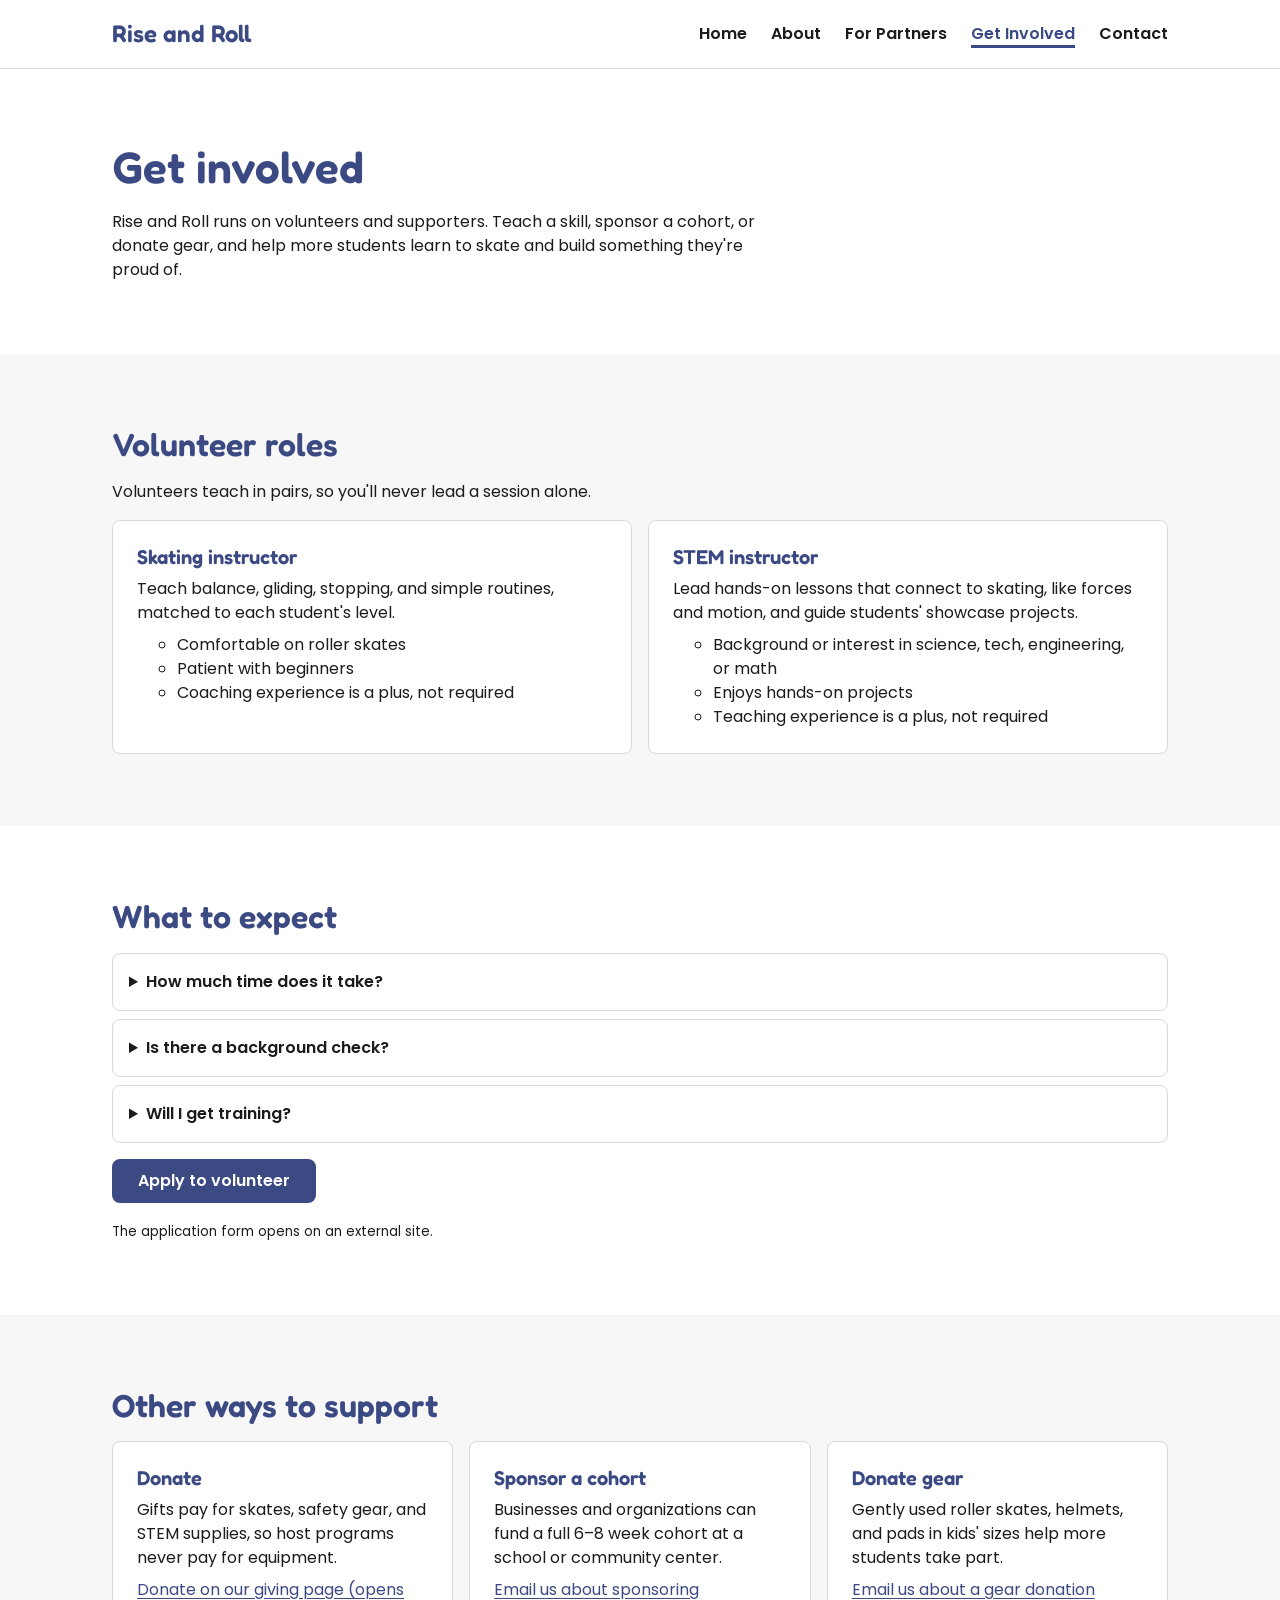
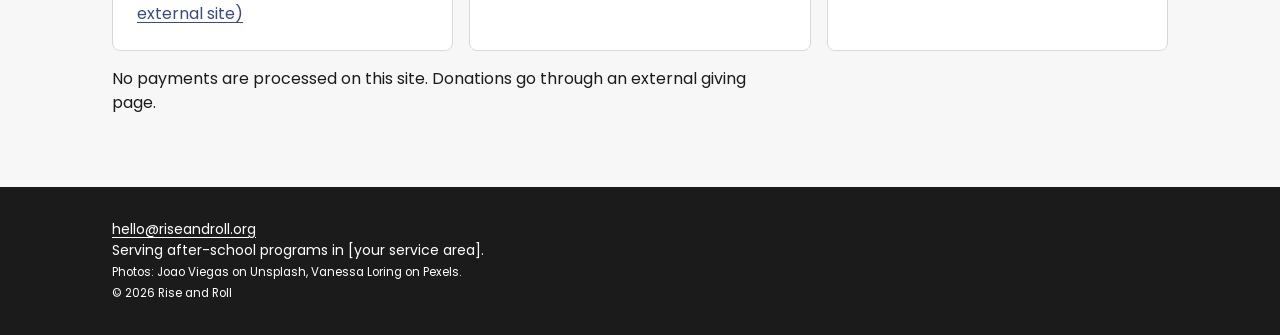
==== get-involved.html @ 60f94277 "Create get-involved.html" ====
<!DOCTYPE html>
<html lang="en">
<head>
  <meta charset="UTF-8">
  <meta name="viewport" content="width=device-width, initial-scale=1">
  <title>Get Involved | Rise and Roll</title>
  <meta name="description" content="Volunteer as a skating or STEM instructor, sponsor a cohort, or donate gear to Rise and Roll's after-school skating and STEM program.">

  <!-- Fonts: Fredoka 600 (headings) + Poppins 400/600 (body) -->
  <link rel="preconnect" href="https://fonts.googleapis.com">
  <link rel="preconnect" href="https://fonts.gstatic.com" crossorigin>
  <link href="https://fonts.googleapis.com/css2?family=Fredoka:wght@600&family=Poppins:wght@400;600&display=swap" rel="stylesheet">

  <link rel="stylesheet" href="styles.css">
</head>
<body>

  <a class="skip-link" href="#main">Skip to main content</a>

  <!-- ===== HEADER + NAV (repeated on every page) ===== -->
  <header class="site-header">
    <div class="container site-header__inner">
      <a class="site-header__logo" href="index.html">Rise and Roll</a>
      <nav aria-label="Main">
        <ul class="nav cluster" role="list">
          <li><a class="nav__link" href="index.html">Home</a></li>
          <li><a class="nav__link" href="about.html">About</a></li>
          <li><a class="nav__link" href="partners.html">For Partners</a></li>
          <li><a class="nav__link" href="get-involved.html" aria-current="page">Get Involved</a></li>
          <li><a class="nav__link" href="contact.html">Contact</a></li>
        </ul>
      </nav>
    </div>
  </header>

  <main id="main">

    <!-- PAGE INTRO -->
    <section class="section">
      <div class="container flow">
        <h1>Get involved</h1>
        <p>Rise and Roll runs on volunteers and supporters. Teach a skill, sponsor a cohort, or donate gear, and help more students learn to skate and build something they're proud of.</p>
      </div>
    </section>

    <!-- VOLUNTEER ROLES (grid--3: auto-fit columns; subgrid lines up
         each card's title, description, and list across the row) -->
    <section class="section section--alt" aria-labelledby="roles-heading">
      <div class="container flow">
        <h2 id="roles-heading">Volunteer roles</h2>
        <p>Volunteers teach in pairs, so you'll never lead a session alone.</p>
        <ul class="grid grid--3" role="list">
          <li class="card">
            <h3 class="card__title">Skating instructor</h3>
            <p>Teach balance, gliding, stopping, and simple routines, matched to each student's level.</p>
            <ul>
              <li>Comfortable on roller skates</li>
              <li>Patient with beginners</li>
              <li>Coaching experience is a plus, not required</li>
            </ul>
          </li>
          <li class="card">
            <h3 class="card__title">STEM instructor</h3>
            <p>Lead hands-on lessons that connect to skating, like forces and motion, and guide students' showcase projects.</p>
            <ul>
              <li>Background or interest in science, tech, engineering, or math</li>
              <li>Enjoys hands-on projects</li>
              <li>Teaching experience is a plus, not required</li>
            </ul>
          </li>
        </ul>
      </div>
    </section>

    <!-- WHAT TO EXPECT (FAQ pattern reused from For Partners) -->
    <section class="section" aria-labelledby="expect-heading">
      <div class="container flow">
        <h2 id="expect-heading">What to expect</h2>
        <div>
          <details class="faq">
            <summary class="faq__question">How much time does it take?</summary>
            <p class="faq__answer">One after-school session a week for a 6–8 week cohort, plus the final showcase. [Add session length.]</p>
          </details>
          <details class="faq">
            <summary class="faq__question">Is there a background check?</summary>
            <p class="faq__answer">Yes. Every volunteer completes a background check before working with students, because our programs serve children.</p>
          </details>
          <details class="faq">
            <summary class="faq__question">Will I get training?</summary>
            <p class="faq__answer">Yes. New volunteers get an orientation on safety, the lesson plan, and working with young students. [Add training details.]</p>
          </details>
        </div>
        <!-- Placeholder link: replace with the real volunteer form URL -->
        <p>
          <a class="button button--primary" href="https://example.com/volunteer-form">Apply to volunteer <span class="visually-hidden">(opens external site)</span></a>
        </p>
        <p><small>The application form opens on an external site.</small></p>
      </div>
    </section>

    <!-- WAYS TO SUPPORT (three cards: title, description, link) -->
    <section class="section section--alt" aria-labelledby="support-heading">
      <div class="container flow">
        <h2 id="support-heading">Other ways to support</h2>
        <ul class="grid grid--3" role="list">
          <li class="card">
            <h3 class="card__title">Donate</h3>
            <p>Gifts pay for skates, safety gear, and STEM supplies, so host programs never pay for equipment.</p>
            <!-- Placeholder link: replace with the real donation page URL -->
            <a href="https://example.com/donate">Donate on our giving page (opens external site)</a>
          </li>
          <li class="card">
            <h3 class="card__title">Sponsor a cohort</h3>
            <p>Businesses and organizations can fund a full 6–8 week cohort at a school or community center.</p>
            <a href="mailto:hello@riseandroll.org?subject=Sponsoring%20a%20cohort">Email us about sponsoring</a>
          </li>
          <li class="card">
            <h3 class="card__title">Donate gear</h3>
            <p>Gently used roller skates, helmets, and pads in kids' sizes help more students take part.</p>
            <a href="mailto:hello@riseandroll.org?subject=Gear%20donation">Email us about a gear donation</a>
          </li>
        </ul>
        <p>No payments are processed on this site. Donations go through an external giving page.</p>
      </div>
    </section>

  </main>

  <!-- ===== FOOTER (repeated on every page) ===== -->
  <footer class="site-footer">
    <div class="container">
      <p><a href="mailto:hello@riseandroll.org">hello@riseandroll.org</a></p>
      <p>Serving after-school programs in [your service area].</p>
      <p><small>Photos: Joao Viegas on Unsplash, Vanessa Loring on Pexels.</small></p>
      <p><small>&copy; 2026 Rise and Roll</small></p>
    </div>
  </footer>

</body>
</html>
---- styles.css ----
/* =========================================================
   Rise and Roll — styles.css (Module 4: media and typography)
   One stylesheet, organized into cascade layers.
   Later layers win over earlier ones regardless of
   selector specificity, so no !important or ID battles.

   Breakpoints are in em so they respond to text zoom too:
     37.5em (600px at default text size)  — nav row, media split, timeline 2x2
     64em   (1024px at default text size) — timeline 4 across, larger sections
   Each one has its content-based reason written beside it.
   ========================================================= */

@layer reset, base, layout, components, utilities, states, overrides, print;


/* ---------------------------------------------------------
   RESET: neutralize browser defaults
   --------------------------------------------------------- */
@layer reset {

  /* Padding and borders fit inside the size I set */
  *,
  *::before,
  *::after {
    box-sizing: border-box;
  }

  /* Remove default margins; spacing comes from tokens */
  body, h1, h2, h3, h4, p, ul, ol, figure {
    margin: 0;
  }

  /* Images never overflow and keep their proportions */
  img,
  picture {
    display: block;
    max-inline-size: 100%;
    block-size: auto;
  }

  /* Lists used for layout lose bullets; role="list" keeps
     them announced as lists by screen readers */
  ul[role="list"],
  ol[role="list"] {
    list-style: none;
    padding: 0;
  }

  /* Controls use the page font instead of the system font */
  button, input, textarea {
    font: inherit;
  }

}


/* ---------------------------------------------------------
   BASE: design tokens + bare-element styles
   Only :root and element selectors here, no classes.
   --------------------------------------------------------- */
@layer base {

  :root {
    /* Color */
    --color-primary: #3C4A84;        /* navy: headings, links, primary buttons (8.4:1 on white) */
    --color-primary-dark: #2E3A6B;   /* hover/active for primary */
    --color-accent: #0E7C7B;         /* teal: CTA buttons (about 5:1 with white text) */
    --color-accent-dark: #0A5F5E;    /* hover/active for accent */
    --color-text: #1B1B1B;           /* body text */
    --color-text-muted: #4A4A4A;     /* secondary text, still passes 4.5:1 */
    --color-bg: #FFFFFF;             /* page background */
    --color-bg-alt: #F7F7F7;         /* alternating section background */
    --color-surface: #FFFFFF;        /* cards */
    --color-border: #D9D9D9;         /* card and divider borders */
    --color-on-dark: #FFFFFF;        /* text on navy/teal */

    /* Typography */
    --font-heading: "Fredoka", "Arial Rounded MT Bold", sans-serif;
    --font-body: "Poppins", Arial, sans-serif;

    --text-sm: 0.875rem;   /* 14px */
    --text-base: 1rem;     /* 16px */
    --text-md: 1.25rem;    /* 20px */
    --text-lg: 1.5rem;     /* 24px */
    --text-xl: 2rem;       /* 32px */
    --text-xxl: clamp(2rem, 5vw, 2.75rem); /* h1: scales from 32px to 44px */

    --leading-tight: 1.2;  /* headings */
    --leading-body: 1.5;   /* paragraphs */

    /* Spacing (4/8px scale) */
    --space-xs: 0.25rem;   /* 4px */
    --space-sm: 0.5rem;    /* 8px */
    --space-md: 1rem;      /* 16px: card gaps */
    --space-lg: 1.5rem;    /* 24px */
    --space-xl: 2rem;      /* 32px */
    --space-xxl: 3rem;     /* 48px */

    /* Fluid spacing: grows with the viewport, never past its limits.
       Replaces the old fixed values that needed media queries. */
    --gutter: clamp(1rem, 4vw, 2rem);         /* side padding: 16px to 32px */
    --section-space: clamp(3rem, 6vw, 4.5rem); /* section padding: 48px to 72px */

    /* Shape */
    --radius: 8px;
    --border-width: 1px;

    /* Focus */
    --focus-width: 3px;
    --focus-offset: 3px;
    --focus-color: #E8A33D;  /* amber: visible on white, gray, navy, and teal */

    /* Layout */
    --container-max: 70rem;  /* 1120px */
    --measure: 65ch;         /* max line length for text */
  }

  body {
    font-family: var(--font-body);
    font-size: var(--text-base);
    line-height: var(--leading-body);
    color: var(--color-text);
    background-color: var(--color-bg);
  }

  h1, h2, h3, h4 {
    font-family: var(--font-heading);
    font-weight: 600;
    line-height: var(--leading-tight);
    color: var(--color-primary);
  }

  h1 { font-size: var(--text-xxl); }
  h2 { font-size: var(--text-xl); }
  h3 { font-size: var(--text-md); }

  p {
    max-inline-size: var(--measure);
  }

  a {
    color: var(--color-primary);
    text-decoration: underline;
    text-underline-offset: 0.2em;
  }

}


/* ---------------------------------------------------------
   LAYOUT: page structure patterns
   --------------------------------------------------------- */
@layer layout {

  /* Centered content column. Fluid gutter means no media query
     is needed for side padding. */
  .container {
    inline-size: 100%;
    max-inline-size: var(--container-max);
    margin-inline: auto;
    padding-inline: var(--gutter);
  }

  /* Fluid vertical rhythm for every page section */
  .section {
    padding-block: var(--section-space);
  }

  .section--alt {
    background-color: var(--color-bg-alt);
  }

  /* Wrapping row for nav links and button pairs */
  .cluster {
    display: flex;
    flex-wrap: wrap;
    gap: var(--space-md);
    align-items: center;
  }

  /* Base grid: one column. Modifiers set the column behavior. */
  .grid {
    display: grid;
    gap: var(--space-md);
    grid-template-columns: minmax(0, 1fr);
  }

  /* INTRINSIC GRID 1: "How it works" steps.
     auto-fit places as many columns as fit, each at least 15rem.
     15rem keeps the longest title, "They show what they learned,"
     to two lines. min() prevents overflow on very small screens.
     No media query needed: 1 column on phones, 3 on wide screens.
     Known tradeoff: between about 560px and 815px the steps sit
     2 + 1, with the third card alone on a second row. I accepted
     this because each step stands alone and stays readable, and
     subgrid keeps the first row's titles and text aligned. */
  .grid--3 {
    grid-template-columns: repeat(auto-fit, minmax(min(15rem, 100%), 1fr));
  }

  /* Timeline and hosting requirements: 4 items in a fixed order.
     I kept explicit column counts here instead of auto-fit because
     auto-fit would produce a 3 + 1 split at in-between widths,
     which breaks the week-by-week sequence. 2x2 or 4 across keeps
     the order readable. */
  @media (min-width: 37.5em) {
    /* Content reason: two cards need about 15rem each for a heading
       plus a two-line description; that fits from about 37.5em. */
    .grid--4 {
      grid-template-columns: repeat(2, minmax(0, 1fr));
    }
  }

  @media (min-width: 64em) {
    /* Content reason: four across needs about 14rem per card so
       descriptions stay at two lines; below 64em four columns
       would be about 9rem wide and wrap to five lines. */
    .grid--4 {
      grid-template-columns: repeat(4, minmax(0, 1fr));
    }
  }

  /* Media block (hero, showcase): stacked on narrow, image first */
  .media {
    display: grid;
    gap: var(--space-xl);
    align-items: center;
  }

  /* LAYOUT STABILITY: width/height attributes (1200x800) plus this
     aspect-ratio reserve a 3:2 box before the file loads, so text below
     never moves. object-fit keeps the photo from stretching if the box
     and file ever differ. */
  .media__img {
    order: -1;
    inline-size: 100%;
    block-size: auto;
    aspect-ratio: 3 / 2;
    object-fit: cover;
    border-radius: var(--radius);
  }

  @media (min-width: 37.5em) {
    /* Content reason: side by side needs each column to be at least
       about 17rem so the hero h1 stays at three lines and both
       buttons fit. Below 37.5em the text column gets too narrow,
       so the image stacks above the text. */
    .media {
      grid-template-columns: repeat(2, minmax(0, 1fr));
    }

    .media__img {
      order: 0;  /* image moves to the right */
    }
  }

}


/* ---------------------------------------------------------
   COMPONENTS: named, reusable UI pieces
   Component-scoped custom properties are set on the
   component and can be changed by a parent (see .cta-band).
   --------------------------------------------------------- */
@layer components {

  /* Site header + navigation */
  .site-header {
    border-block-end: var(--border-width) solid var(--color-border);
    background-color: var(--color-bg);
  }

  .site-header__inner {
    display: flex;
    flex-direction: column;
    gap: var(--space-sm);
    padding-block: var(--space-md);
  }

  .site-header__logo {
    font-family: var(--font-heading);
    font-size: var(--text-lg);
    font-weight: 600;
    color: var(--color-primary);
    text-decoration: none;
  }

  .nav {
    gap: var(--space-sm) var(--space-lg);
  }

  .nav__link {
    display: inline-block;
    padding-block: var(--space-xs);
    color: var(--color-text);
    text-decoration: none;
    font-weight: 600;
  }

  @media (min-width: 37.5em) {
    /* Content reason: the logo plus five links ("For Partners" and
       "Get Involved" are the longest) need about 35rem to sit in
       one row. Below that the links crowd, so they stack. */
    .site-header__inner {
      flex-direction: row;
      justify-content: space-between;
      align-items: center;
    }
  }

  /* Button: variants change component-scoped tokens only */
  .button {
    --button-bg: var(--color-primary);
    --button-fg: var(--color-on-dark);
    --button-border: var(--color-primary);

    display: inline-block;
    padding-block: var(--space-sm);
    padding-inline: var(--space-lg);
    border: 2px solid var(--button-border);
    border-radius: var(--radius);
    background-color: var(--button-bg);
    color: var(--button-fg);
    font-weight: 600;
    text-decoration: none;
    text-align: center;
    transition: background-color 0.2s, color 0.2s;
  }

  .button--accent {
    --button-bg: var(--color-accent);
    --button-border: var(--color-accent);
  }

  .button--secondary {
    --button-bg: transparent;
    --button-fg: var(--color-primary);
    --button-border: var(--color-primary);
  }

  /* Card: one pattern for steps, timeline, requirements, roles.
     The card is a query container named "card". */
  .card {
    --card-padding: var(--space-lg);

    container: card / inline-size;
    padding: var(--card-padding);
    background-color: var(--color-surface);
    border: var(--border-width) solid var(--color-border);
    border-radius: var(--radius);
  }

  /* Default (narrow) layout: title stacked above text. This is
     also the fallback for browsers without container queries. */
  .card__title {
    margin-block-end: var(--space-sm);
  }

  /* CONTAINER QUERY: once a card has 28rem of room, the title
     moves to a left column beside the text.
     INTRINSIC GRID 2: fit-content(10rem) sizes the title column
     to the label's own width ("Weeks 1–2" is about 6rem), capped
     at 10rem so a long title can't squeeze the description. */
  @container card (min-width: 28rem) {
    .card__inner {
      display: grid;
      grid-template-columns: fit-content(10rem) minmax(0, 1fr);
      gap: var(--space-xl);
      align-items: baseline;
    }

    .card__inner .card__title {
      margin-block-end: 0;
    }
  }

  /* SUBGRID + FEATURE QUERY: in "How it works," titles wrap to
     different line counts, so descriptions start at different
     heights. Subgrid lets each card share its parent grid's rows,
     lining up every title and description across the row.
     Fallback: browsers without subgrid skip this block and show
     normal cards, which are uneven but fully readable. */
  @supports (grid-template-rows: subgrid) {
    .grid--3 > .card {
      /* A query container gets layout containment, which turns a
         subgrid back into an independent grid. Step cards never use
         the side-by-side layout, so they opt out of being containers. */
      container-type: normal;
      display: grid;
      grid-row: span 3; /* icon, title, description */
      grid-template-rows: subgrid;
      row-gap: var(--space-sm);
    }

    .grid--3 > .card .card__title {
      margin-block-end: 0;
    }
  }

  /* CTA band: navy background; flips the secondary button
     to white by changing its tokens, not by overriding it */
  .cta-band {
    padding-block: var(--section-space);
    background-color: var(--color-primary);
    color: var(--color-on-dark);
    text-align: center;
  }

  .cta-band .cluster {
    justify-content: center;
  }

  .cta-band__title {
    margin-block-end: var(--space-lg);
    color: var(--color-on-dark);
  }

  .cta-band .button--secondary {
    --button-fg: var(--color-on-dark);
    --button-border: var(--color-on-dark);
  }

  /* FAQ accordion (For Partners) */
  .faq {
    border: var(--border-width) solid var(--color-border);
    border-radius: var(--radius);
    background-color: var(--color-surface);
  }

  .faq + .faq {
    margin-block-start: var(--space-sm);
  }

  .faq__question {
    padding: var(--space-md);
    font-weight: 600;
    cursor: pointer;
  }

  .faq__answer {
    padding-inline: var(--space-md);
    padding-block-end: var(--space-md);
  }

  /* Decorative SVG icons in "How it works": currentColor makes them
     follow the brand navy and adapt in high-contrast modes */
  .card__icon {
    inline-size: 2rem;
    block-size: 2rem;
    color: var(--color-primary);
  }

  /* VIDEO EMBED: reserves a 16:9 box so the page doesn't jump when
     the YouTube player loads */
  .media-frame {
    aspect-ratio: 16 / 9;
    inline-size: 100%;
    max-inline-size: 48rem;
    border-radius: var(--radius);
    overflow: hidden;
    background: var(--color-bg-alt);
  }

  .media-frame iframe {
    display: block;
    inline-size: 100%;
    block-size: 100%;
    border: 0;
  }

  /* Site footer */
  .site-footer {
    padding-block: var(--space-xl);
    background-color: var(--color-text);
    color: var(--color-on-dark);
    font-size: var(--text-sm);
  }

  .site-footer a {
    color: var(--color-on-dark);
  }

}


/* ---------------------------------------------------------
   UTILITIES: single-purpose helpers
   --------------------------------------------------------- */
@layer utilities {

  /* Hidden visually, still read by screen readers */
  .visually-hidden {
    position: absolute;
    inline-size: 1px;
    block-size: 1px;
    overflow: hidden;
    clip-path: inset(50%);
    white-space: nowrap;
  }

  /* Skip link: off-screen until focused (see states layer) */
  .skip-link {
    position: absolute;
    inset-inline-start: var(--space-md);
    inset-block-start: -100px;
    padding-block: var(--space-sm);
    padding-inline: var(--space-md);
    background-color: var(--color-primary);
    color: var(--color-on-dark);
    z-index: 10;
  }

  /* Even vertical spacing between stacked children */
  .flow > * + * {
    margin-block-start: var(--space-md);
  }

  .text-center {
    text-align: center;
  }

}


/* ---------------------------------------------------------
   STATES: interaction, status, and user-preference styles
   --------------------------------------------------------- */
@layer states {

  /* Hover */
  a:hover {
    color: var(--color-primary-dark);
  }

  .button:hover {
    --button-bg: var(--color-primary-dark);
    --button-border: var(--color-primary-dark);
    color: var(--button-fg);
  }

  .button--accent:hover {
    --button-bg: var(--color-accent-dark);
    --button-border: var(--color-accent-dark);
  }

  .button--secondary:hover {
    --button-bg: var(--color-primary);
    --button-fg: var(--color-on-dark);
  }

  .cta-band .button--secondary:hover {
    --button-bg: var(--color-on-dark);
    --button-fg: var(--color-primary);
  }

  /* Active: slight press */
  .button:active {
    transform: translateY(1px);
  }

  /* Focus-visible: amber outline on every interactive element */
  a:focus-visible,
  button:focus-visible,
  summary:focus-visible {
    outline: var(--focus-width) solid var(--focus-color);
    outline-offset: var(--focus-offset);
  }

  .skip-link:focus {
    inset-block-start: var(--space-md);
  }

  /* Current page: underline + navy, not color alone */
  .nav__link[aria-current="page"] {
    color: var(--color-primary);
    text-decoration: underline;
    text-decoration-thickness: 3px;
    text-underline-offset: 0.35em;
  }

  /* FAQ open state */
  .faq[open] {
    border-color: var(--color-primary);
  }

  .faq[open] .faq__question {
    color: var(--color-primary);
  }

  /* Missing image: background keeps the layout from collapsing */
  .media__img {
    background-color: var(--color-bg-alt);
  }

  /* PREFERENCE 1: reduced motion turns off transitions and movement */
  @media (prefers-reduced-motion: reduce) {
    *,
    *::before,
    *::after {
      transition: none !important;
      transform: none !important;
    }
  }

  /* PREFERENCE 2: higher contrast. Light gray borders (#D9D9D9)
     nearly disappear for low-vision users, so card, FAQ, and
     header borders darken and grow, muted text becomes full
     strength, and nav links get underlines so they don't rely
     on weight alone. Changing tokens updates every component. */
  @media (prefers-contrast: more) {
    :root {
      --color-border: #595959;
      --color-text-muted: var(--color-text);
      --border-width: 2px;
    }

    .nav__link {
      text-decoration: underline;
    }
  }

}


/* ---------------------------------------------------------
   OVERRIDES: rare, documented one-off exceptions.
   Intentionally empty. Any rule added here must have a
   comment explaining why it couldn't live in another layer.
   --------------------------------------------------------- */
@layer overrides {
}


/* ---------------------------------------------------------
   PRINT: For Partners prints cleanly for program directors
   --------------------------------------------------------- */
@layer print {
  @media print {

    /* Hide screen-only pieces */
    .site-header nav,
    .skip-link,
    .cta-band,
    .media__img {
      display: none;
    }

    /* Black on white, no backgrounds, saves ink */
    body,
    .section--alt,
    .card,
    .faq,
    .site-footer {
      background: none;
      color: #000;
    }

    h1, h2, h3, a, .site-footer a {
      color: #000;
    }

    /* Buttons print as outlined text, not ink-heavy blocks */
    .button {
      --button-bg: transparent;
      --button-fg: #000;
      --button-border: #000;
    }

    /* Print the URL after external links */
    a[href^="http"]::after,
    a[href^="mailto"]::after {
      content: " (" attr(href) ")";
      font-size: 0.85em;
    }

    /* Show closed FAQ answers when printed (newer browsers;
       older ones print only the questions you've opened) */
    .faq::details-content {
      content-visibility: visible;
      display: block;
    }

    /* Keep cards and FAQ items whole on a page */
    .card,
    .faq {
      break-inside: avoid;
    }

    /* Grids become a single readable column */
    .grid {
      display: block;
    }

    .grid > * + * {
      margin-block-start: var(--space-sm);
    }

    .section {
      padding-block: var(--space-md);
    }

  }
}
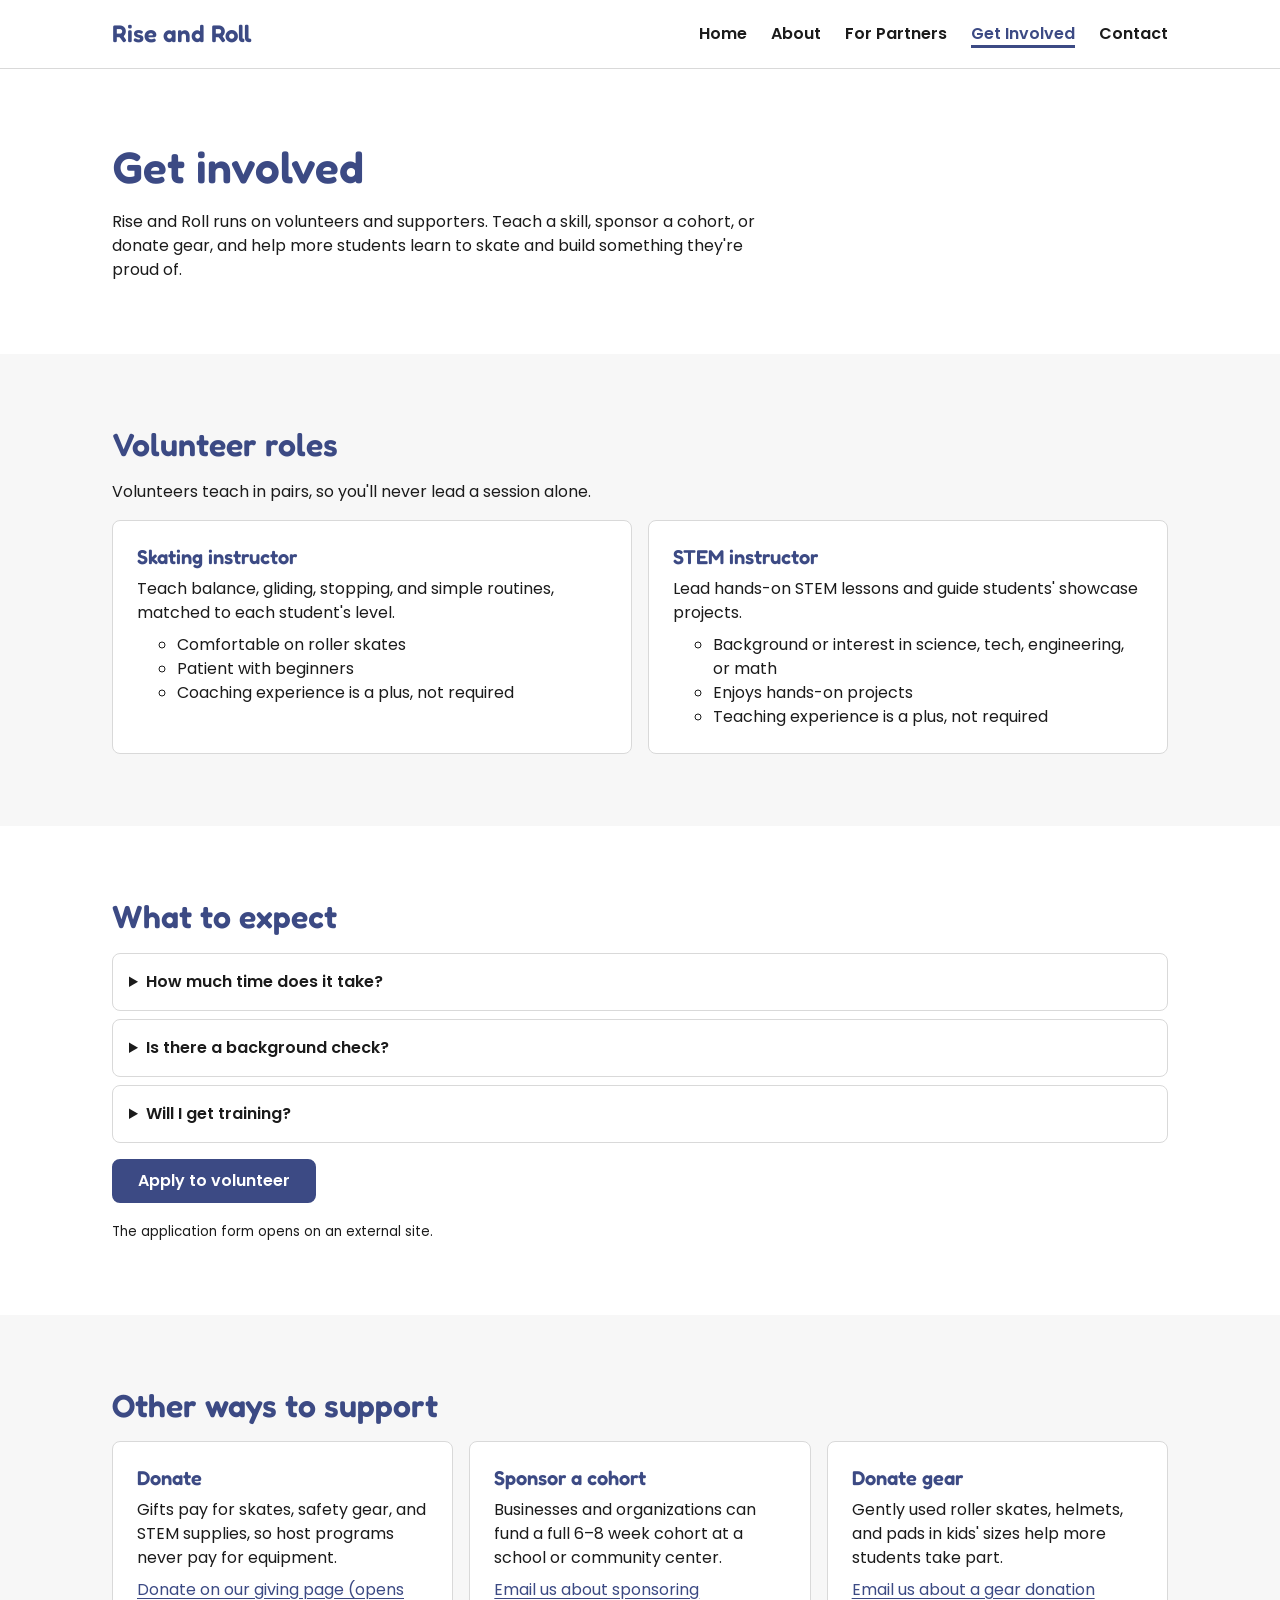
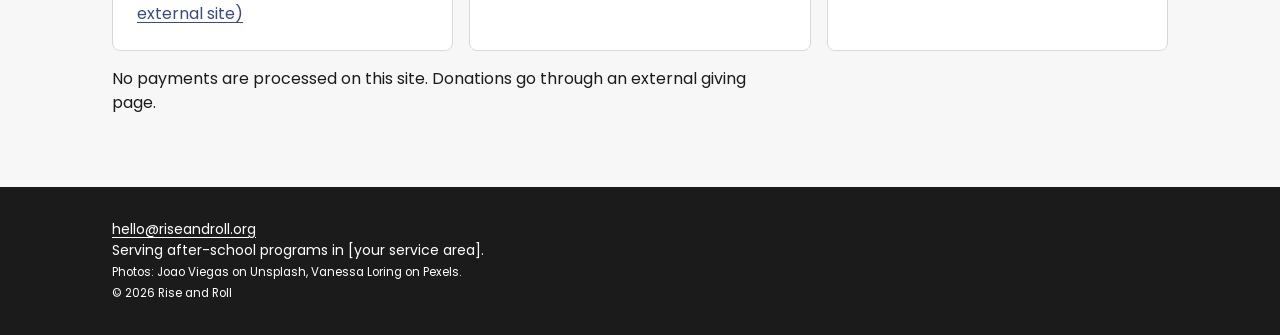
==== commit 3d33f8ba: "added testing page contact.html" ====
--- a/get-involved.html
+++ b/get-involved.html
@@ -61,7 +61,7 @@
           </li>
           <li class="card">
             <h3 class="card__title">STEM instructor</h3>
-            <p>Lead hands-on lessons that connect to skating, like forces and motion, and guide students' showcase projects.</p>
+            <p>Lead hands-on STEM lessons and guide students' showcase projects.</p>
             <ul>
               <li>Background or interest in science, tech, engineering, or math</li>
               <li>Enjoys hands-on projects</li>
@@ -79,7 +79,7 @@
         <div>
           <details class="faq">
             <summary class="faq__question">How much time does it take?</summary>
-            <p class="faq__answer">One after-school session a week for a 6–8 week cohort, plus the final showcase. [Add session length.]</p>
+            <p class="faq__answer">One after-school session a week for a 6–8 week cohort, plus the final showcase. 1-2 hours per session.</p>
           </details>
           <details class="faq">
             <summary class="faq__question">Is there a background check?</summary>
@@ -87,7 +87,7 @@
           </details>
           <details class="faq">
             <summary class="faq__question">Will I get training?</summary>
-            <p class="faq__answer">Yes. New volunteers get an orientation on safety, the lesson plan, and working with young students. [Add training details.]</p>
+            <p class="faq__answer">Yes. New volunteers get an orientation on safety, the lesson plan, and working with young students.</p>
           </details>
         </div>
         <!-- Placeholder link: replace with the real volunteer form URL -->
--- a/styles.css
+++ b/styles.css
@@ -108,7 +108,8 @@
     /* Focus */
     --focus-width: 3px;
     --focus-offset: 3px;
-    --focus-color: #E8A33D;  /* amber: visible on white, gray, navy, and teal */
+    --focus-color: #3C4A84;  
+    --focus-color-on-dark: #E8A33D;
 
     /* Layout */
     --container-max: 70rem;  /* 1120px */
@@ -404,6 +405,7 @@
     background-color: var(--color-primary);
     color: var(--color-on-dark);
     text-align: center;
+    --focus-color: var(--focus-color-on-dark);
   }
 
   .cta-band .cluster {
@@ -474,6 +476,7 @@
     background-color: var(--color-text);
     color: var(--color-on-dark);
     font-size: var(--text-sm);
+    --focus-color: var(--focus-color-on-dark);
   }
 
   .site-footer a {
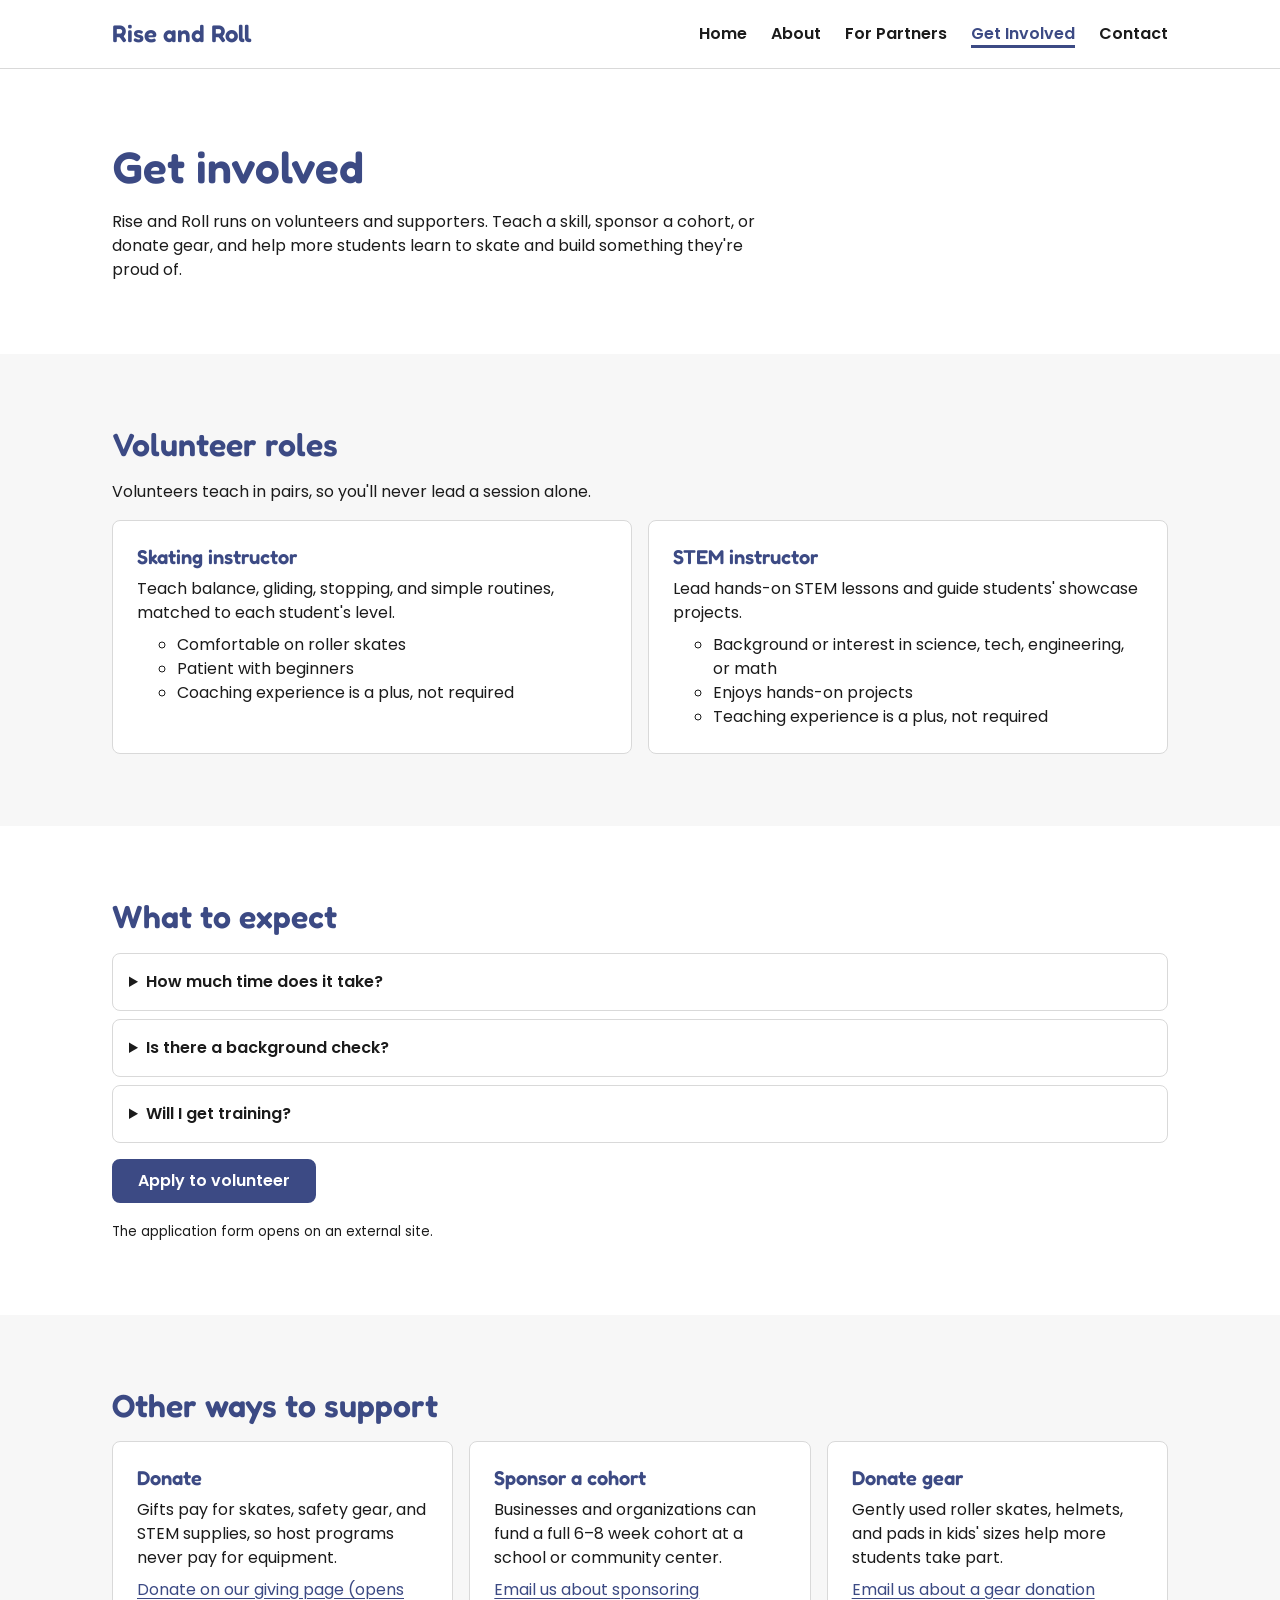
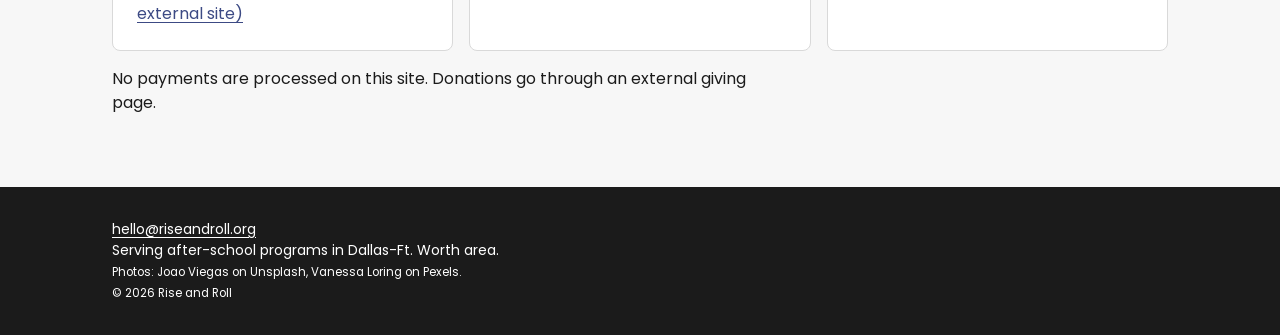
==== commit 71a6f218: "updates" ====
--- a/get-involved.html
+++ b/get-involved.html
@@ -130,7 +130,7 @@
   <footer class="site-footer">
     <div class="container">
       <p><a href="mailto:hello@riseandroll.org">hello@riseandroll.org</a></p>
-      <p>Serving after-school programs in [your service area].</p>
+      <p>Serving after-school programs in Dallas-Ft. Worth area.</p>
       <p><small>Photos: Joao Viegas on Unsplash, Vanessa Loring on Pexels.</small></p>
       <p><small>&copy; 2026 Rise and Roll</small></p>
     </div>
